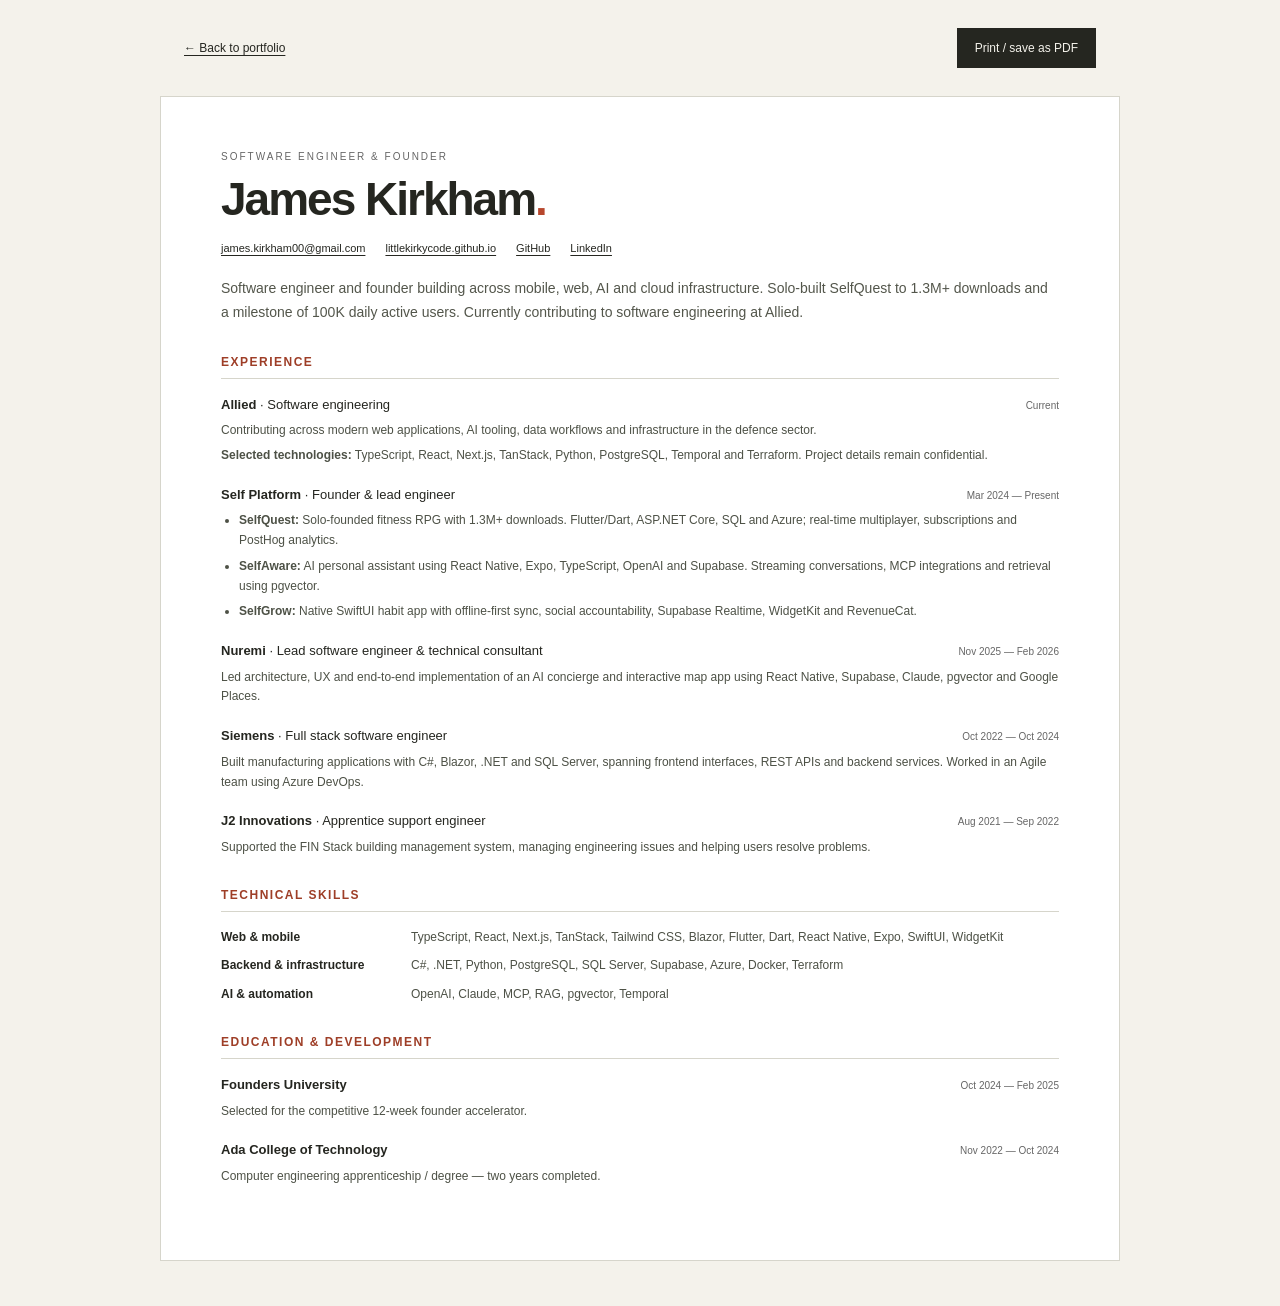
==== cv.html @ cf8e0983 "Redesign portfolio and add current Allied experience" ====
﻿<!doctype html>
<html lang="en">
  <head>
    <meta charset="UTF-8" />
    <meta name="viewport" content="width=device-width, initial-scale=1" />
    <title>James Kirkham — Résumé</title>
    <meta
      name="description"
      content="James Kirkham’s experience, selected products and engineering skills."
    />
    <link rel="canonical" href="https://littlekirkycode.github.io/cv.html" />
    <link rel="stylesheet" href="css/resume.css?v=20260905" />
    <script src="js/resume.js?v=20260905" defer></script>
  </head>
  <body>
    <div class="toolbar">
      <a href="index.html">← Back to portfolio</a
      ><button id="print-resume" type="button" hidden>
        Print / save as PDF
      </button>
    </div>
    <main class="resume">
      <header>
        <p class="eyebrow">SOFTWARE ENGINEER & FOUNDER</p>
        <h1>James Kirkham<span>.</span></h1>
        <div class="contact">
          <a href="mailto:james.kirkham00@gmail.com"
            >james.kirkham00@gmail.com</a
          ><a href="https://littlekirkycode.github.io/"
            >littlekirkycode.github.io</a
          ><a href="https://github.com/littlekirkycode">GitHub</a
          ><a href="https://www.linkedin.com/in/james-kirkham-a965831b9/"
            >LinkedIn</a
          >
        </div>
        <p class="intro">
          Software engineer and founder building across mobile, web, AI and
          cloud infrastructure. Solo-built SelfQuest to 1.3M+ downloads and a
          milestone of 100K daily active users. Currently contributing to
          software engineering at Allied.
        </p>
      </header>
      <section aria-labelledby="experience">
        <h2 id="experience">Experience</h2>
        <article>
          <div class="role-heading">
            <h3>Allied <span>· Software engineering</span></h3>
            <p>Current</p>
          </div>
          <p>
            Contributing across modern web applications, AI tooling, data
            workflows and infrastructure in the defence sector.
          </p>
          <p>
            <strong>Selected technologies:</strong> TypeScript, React, Next.js,
            TanStack, Python, PostgreSQL, Temporal and Terraform. Project
            details remain confidential.
          </p>
        </article>
        <article>
          <div class="role-heading">
            <h3>Self Platform <span>· Founder & lead engineer</span></h3>
            <p>Mar 2024 — Present</p>
          </div>
          <ul>
            <li>
              <strong>SelfQuest:</strong> Solo-founded fitness RPG with 1.3M+
              downloads. Flutter/Dart, ASP.NET Core, SQL and Azure; real-time
              multiplayer, subscriptions and PostHog analytics.
            </li>
            <li>
              <strong>SelfAware:</strong> AI personal assistant using React
              Native, Expo, TypeScript, OpenAI and Supabase. Streaming
              conversations, MCP integrations and retrieval using pgvector.
            </li>
            <li>
              <strong>SelfGrow:</strong> Native SwiftUI habit app with
              offline-first sync, social accountability, Supabase Realtime,
              WidgetKit and RevenueCat.
            </li>
          </ul>
        </article>
        <article>
          <div class="role-heading">
            <h3>
              Nuremi
              <span>· Lead software engineer & technical consultant</span>
            </h3>
            <p>Nov 2025 — Feb 2026</p>
          </div>
          <p>
            Led architecture, UX and end-to-end implementation of an AI
            concierge and interactive map app using React Native, Supabase,
            Claude, pgvector and Google Places.
          </p>
        </article>
        <article>
          <div class="role-heading">
            <h3>Siemens <span>· Full stack software engineer</span></h3>
            <p>Oct 2022 — Oct 2024</p>
          </div>
          <p>
            Built manufacturing applications with C#, Blazor, .NET and SQL
            Server, spanning frontend interfaces, REST APIs and backend
            services. Worked in an Agile team using Azure DevOps.
          </p>
        </article>
        <article>
          <div class="role-heading">
            <h3>J2 Innovations <span>· Apprentice support engineer</span></h3>
            <p>Aug 2021 — Sep 2022</p>
          </div>
          <p>
            Supported the FIN Stack building management system, managing
            engineering issues and helping users resolve problems.
          </p>
        </article>
      </section>
      <section aria-labelledby="skills">
        <h2 id="skills">Technical skills</h2>
        <dl class="skills">
          <dt>Web & mobile</dt>
          <dd>
            TypeScript, React, Next.js, TanStack, Tailwind CSS, Blazor, Flutter,
            Dart, React Native, Expo, SwiftUI, WidgetKit
          </dd>
          <dt>Backend & infrastructure</dt>
          <dd>
            C#, .NET, Python, PostgreSQL, SQL Server, Supabase, Azure, Docker,
            Terraform
          </dd>
          <dt>AI & automation</dt>
          <dd>OpenAI, Claude, MCP, RAG, pgvector, Temporal</dd>
        </dl>
      </section>
      <section aria-labelledby="education">
        <h2 id="education">Education & development</h2>
        <article>
          <div class="role-heading">
            <h3>Founders University</h3>
            <p>Oct 2024 — Feb 2025</p>
          </div>
          <p>Selected for the competitive 12-week founder accelerator.</p>
        </article>
        <article>
          <div class="role-heading">
            <h3>Ada College of Technology</h3>
            <p>Nov 2022 — Oct 2024</p>
          </div>
          <p>
            Computer engineering apprenticeship / degree — two years completed.
          </p>
        </article>
      </section>
    </main>
  </body>
</html>
---- css/resume.css ----
﻿:root {
  font-family: Arial, sans-serif;
  color: #252620;
  background: #f4f2eb;
  font-size: 14px;
}
* {
  box-sizing: border-box;
}
body {
  margin: 0;
}
a {
  color: inherit;
  text-decoration-thickness: 1px;
  text-underline-offset: 3px;
}
a:focus-visible,
button:focus-visible {
  outline: 3px solid #b7472d;
  outline-offset: 4px;
}
.toolbar {
  max-width: 960px;
  margin: 28px auto;
  display: flex;
  justify-content: space-between;
  align-items: center;
  gap: 15px;
  padding-inline: 24px;
  font-size: 12px;
}
.toolbar button {
  background: #252620;
  color: #f4f2eb;
  border: 0;
  padding: 13px 18px;
  font: inherit;
  cursor: pointer;
}
.resume {
  max-width: 960px;
  margin: 0 auto 45px;
  padding: 54px 60px;
  background: #fff;
  border: 1px solid #d6d5cb;
}
h1,
h2,
h3,
p {
  margin: 0;
}
h1 {
  font-size: 46px;
  letter-spacing: -2px;
  margin: 10px 0 16px;
}
h1 span {
  color: #b7472d;
}
.eyebrow {
  font-size: 10px;
  letter-spacing: 2px;
  color: #666;
}
.contact {
  display: flex;
  gap: 8px 20px;
  flex-wrap: wrap;
  font-size: 11px;
}
.intro {
  margin-top: 23px;
  font-size: 14px;
  line-height: 1.7;
  color: #53564b;
}
section {
  margin-top: 30px;
}
h2 {
  font-size: 12px;
  text-transform: uppercase;
  letter-spacing: 1.5px;
  border-bottom: 1px solid #d6d5cb;
  padding-bottom: 9px;
  margin-bottom: 16px;
  color: #9e3e27;
}
article {
  margin-bottom: 19px;
  break-inside: avoid;
}
.role-heading {
  display: flex;
  align-items: baseline;
  justify-content: space-between;
  gap: 20px;
  margin-bottom: 7px;
}
h3 {
  font-size: 13px;
  line-height: 1.5;
}
h3 span {
  font-weight: 400;
}
.role-heading > p {
  font-size: 10px;
  white-space: nowrap;
  color: #666;
}
article > p,
li,
dd {
  font-size: 12px;
  line-height: 1.65;
  color: #4d5146;
}
article > p + p {
  margin-top: 5px;
}
ul {
  margin: 7px 0 0;
  padding-left: 18px;
}
li + li {
  margin-top: 6px;
}
.skills {
  display: grid;
  grid-template-columns: 170px 1fr;
  gap: 9px 20px;
  margin: 0;
}
dt {
  font-size: 12px;
  font-weight: bold;
  line-height: 1.65;
}
dd {
  margin: 0;
}
@media (max-width: 650px) {
  .resume {
    margin: 0 15px 25px;
    padding: 30px 23px;
  }
  .toolbar {
    padding-inline: 16px;
  }
  .role-heading {
    display: block;
  }
  h1 {
    font-size: 37px;
  }
  .role-heading > p {
    margin-top: 4px;
  }
  .skills {
    grid-template-columns: 1fr;
    gap: 5px;
  }
  dd {
    margin-bottom: 8px;
  }
  .contact {
    gap: 10px;
    font-size: 10px;
  }
  .intro {
    font-size: 13px;
  }
}
@page {
  size: A4;
  margin: 14mm 15mm;
}
@media print {
  :root {
    background: white;
  }
  .toolbar {
    display: none;
  }
  .resume {
    padding: 0;
    margin: 0;
    max-width: none;
    border: 0;
  }
  h1 {
    font-size: 31px;
    margin: 6px 0 10px;
  }
  .eyebrow {
    font-size: 8px;
  }
  .contact {
    font-size: 8px;
    gap: 14px;
  }
  .intro {
    font-size: 10px;
    line-height: 1.5;
    margin-top: 15px;
  }
  section {
    margin-top: 18px;
  }
  h2 {
    font-size: 10px;
    margin-bottom: 11px;
    padding-bottom: 6px;
  }
  article {
    margin-bottom: 12px;
  }
  h3 {
    font-size: 10px;
  }
  .role-heading {
    margin-bottom: 4px;
  }
  .role-heading > p {
    font-size: 8px;
  }
  article > p,
  li,
  dd,
  dt {
    font-size: 9px;
    line-height: 1.5;
  }
  li + li {
    margin-top: 4px;
  }
  .skills {
    grid-template-columns: 135px 1fr;
    gap: 5px 12px;
  }
  a {
    text-decoration: none;
  }
}
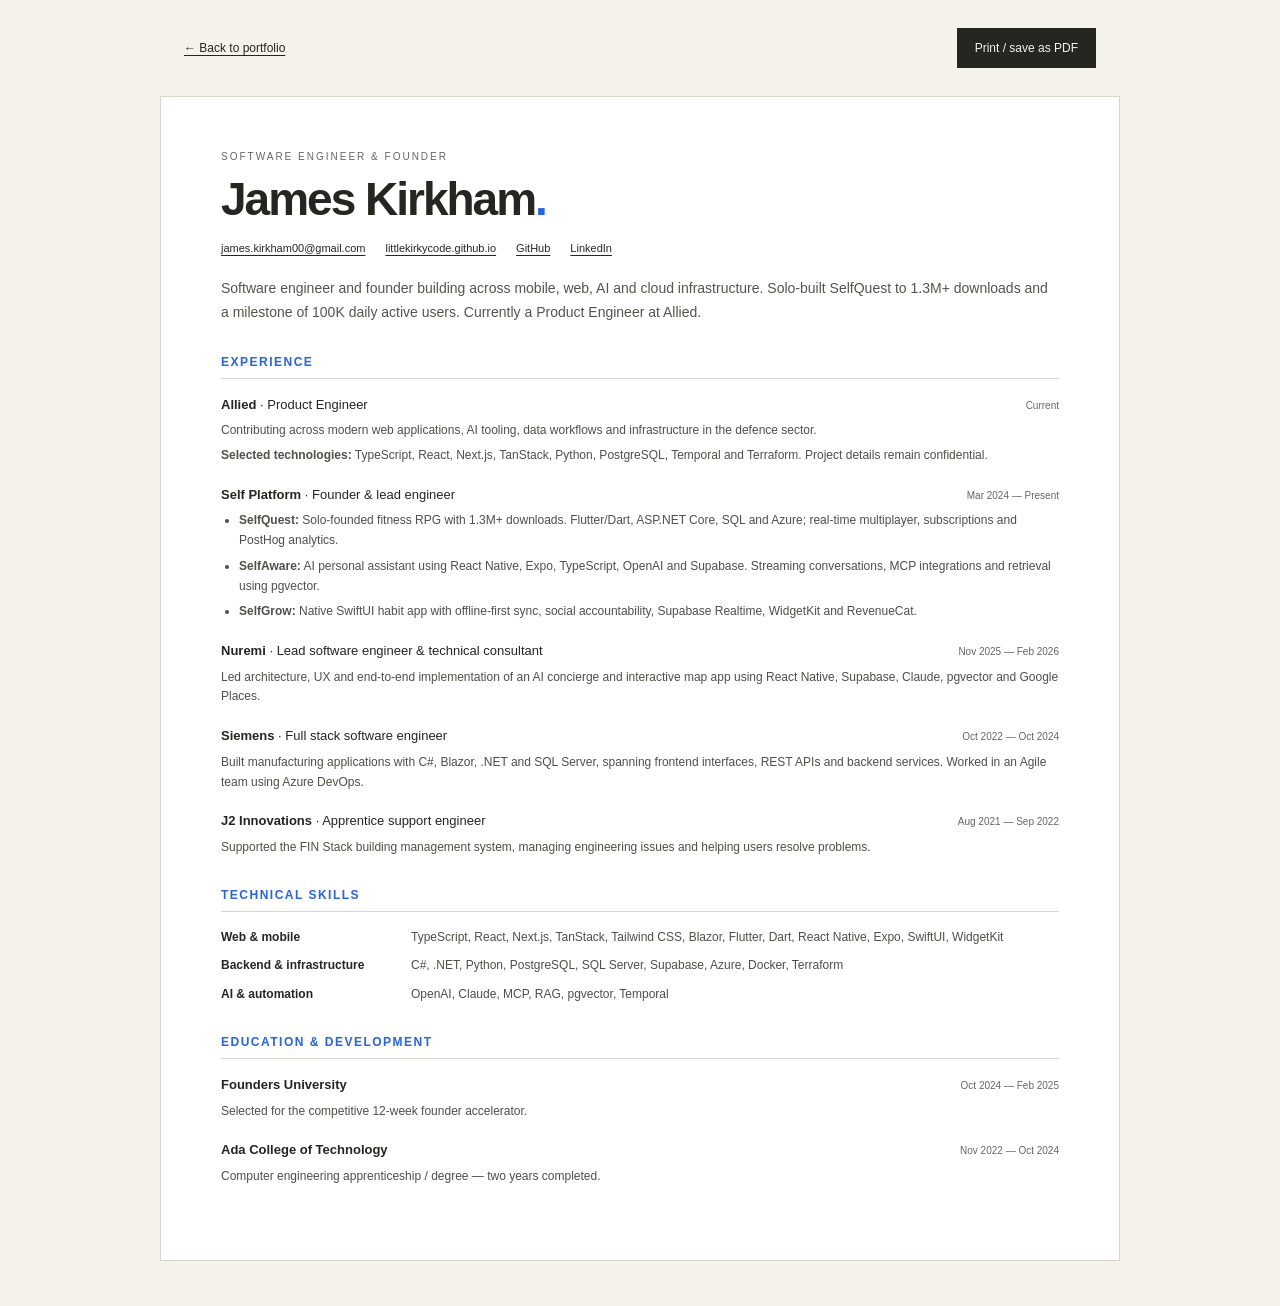
==== commit 1a169712: "Correct Allied role to Product Engineer" ====
--- a/cv.html
+++ b/cv.html
@@ -36,15 +36,15 @@
         <p class="intro">
           Software engineer and founder building across mobile, web, AI and
           cloud infrastructure. Solo-built SelfQuest to 1.3M+ downloads and a
-          milestone of 100K daily active users. Currently contributing to
-          software engineering at Allied.
+          milestone of 100K daily active users. Currently a Product Engineer
+          at Allied.
         </p>
       </header>
       <section aria-labelledby="experience">
         <h2 id="experience">Experience</h2>
         <article>
           <div class="role-heading">
-            <h3>Allied <span>· Software engineering</span></h3>
+            <h3>Allied <span>· Product Engineer</span></h3>
             <p>Current</p>
           </div>
           <p>
--- a/css/resume.css
+++ b/css/resume.css
@@ -1,4 +1,4 @@
-﻿:root {
+:root {
   font-family: Arial, sans-serif;
   color: #252620;
   background: #f4f2eb;
@@ -17,7 +17,7 @@
 }
 a:focus-visible,
 button:focus-visible {
-  outline: 3px solid #b7472d;
+  outline: 3px solid #2563eb;
   outline-offset: 4px;
 }
 .toolbar {
@@ -57,7 +57,7 @@
   margin: 10px 0 16px;
 }
 h1 span {
-  color: #b7472d;
+  color: #2563eb;
 }
 .eyebrow {
   font-size: 10px;
@@ -86,7 +86,7 @@
   border-bottom: 1px solid #d6d5cb;
   padding-bottom: 9px;
   margin-bottom: 16px;
-  color: #9e3e27;
+  color: #2563eb;
 }
 article {
   margin-bottom: 19px;
